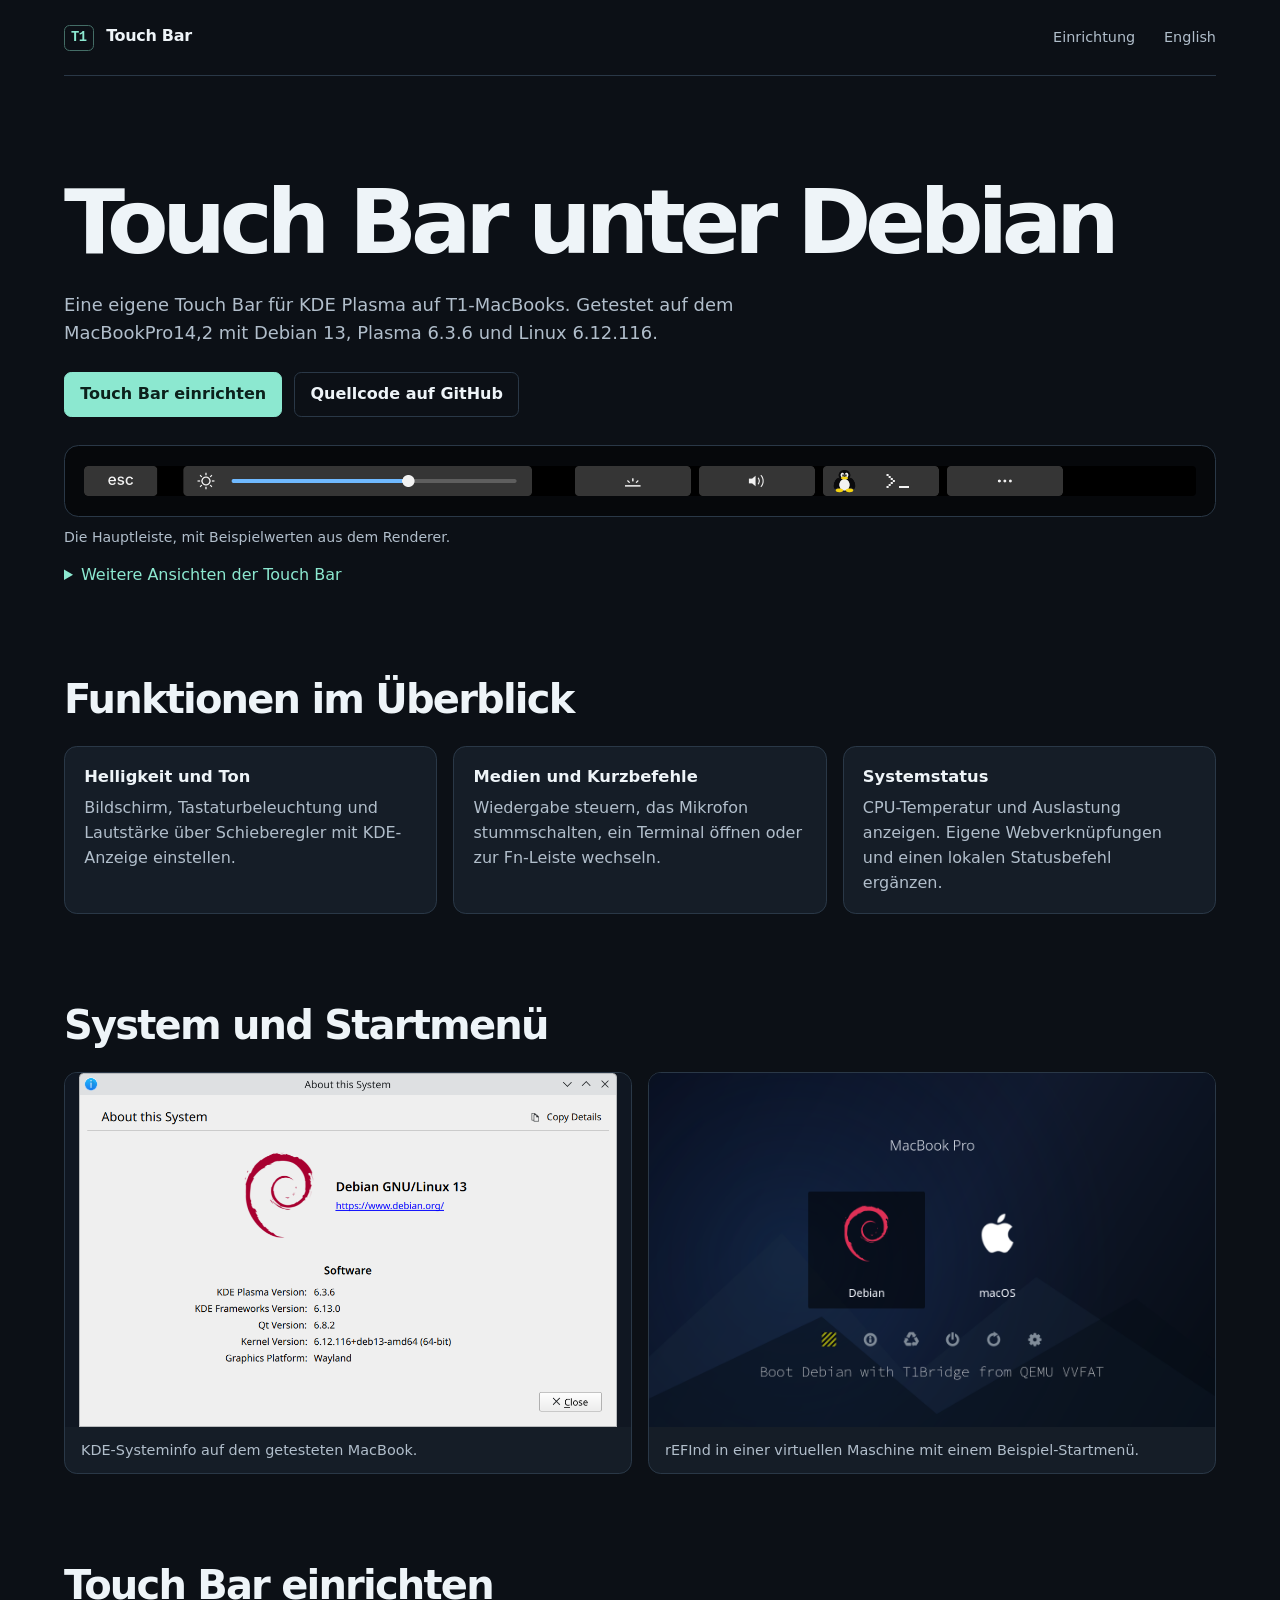
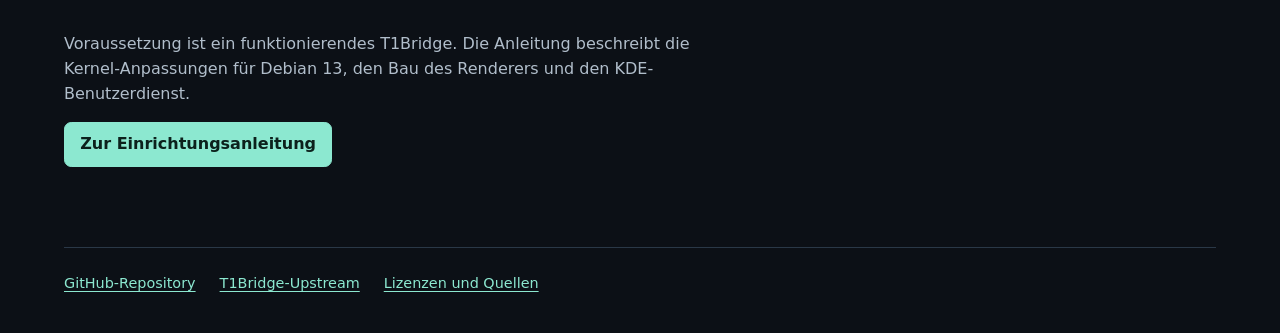
==== docs/de.html @ 6031e5c5 "Publish Debian KDE Touch Bar integration for Apple T1" ====
<!doctype html>
<html lang="de">
<head>
  <meta charset="utf-8">
  <meta name="viewport" content="width=device-width, initial-scale=1">
  <meta name="description" content="Ein KDE-Plasma-Renderer für die Touch Bar von T1-MacBooks unter Debian.">
  <title>Touch Bar T1 für Debian und KDE</title>
  <link rel="stylesheet" href="style.css">
  <link rel="alternate" hreflang="en" href="./">
</head>
<body>
<header>
  <a class="brand" href="de.html"><span>T1</span> Touch Bar</a>
  <nav aria-label="Projektnavigation">
    <a href="#einrichtung">Einrichtung</a>
    <a href="./" lang="en" hreflang="en">English</a>
  </nav>
</header>
<main>
  <div class="hero">
    <h1>Touch Bar unter Debian</h1>
    <p>Eine eigene Touch Bar für KDE Plasma auf T1-MacBooks. Getestet auf dem MacBookPro14,2 mit Debian 13, Plasma 6.3.6 und Linux 6.12.116.</p>
    <div class="buttons">
      <a class="button primary" href="#einrichtung">Touch Bar einrichten</a>
      <a class="button" href="https://github.com/mail896/touchbar_t1_project">Quellcode auf GitHub</a>
    </div>
  </div>
  <figure>
    <div class="touchbar"><a href="assets/touchbar.png"><img src="assets/touchbar.png" alt="Eigene Touch Bar mit Escape, Bildschirmhelligkeit, Tastaturbeleuchtung, Ton und Werkzeugen"></a></div>
    <figcaption class="caption">Die Hauptleiste, mit Beispielwerten aus dem Renderer.</figcaption>
  </figure>
  <details class="bar-states">
    <summary>Weitere Ansichten der Touch Bar</summary>
    <figure>
      <div class="touchbar"><a href="assets/touchbar-volume.png"><img src="assets/touchbar-volume.png" alt="Touch-Bar-Schieberegler für die Lautstärke mit Stummschalttaste"></a></div>
      <figcaption class="caption">Lautstärkeregler</figcaption>
    </figure>
    <figure>
      <div class="touchbar"><a href="assets/touchbar-tools.png"><img src="assets/touchbar-tools.png" alt="Medientasten, Mikrofon-Stummschaltung und CPU-Status auf der Touch Bar"></a></div>
      <figcaption class="caption">Medientasten und Systemstatus</figcaption>
    </figure>
  </details>
  <section aria-labelledby="bedienung">
    <h2 id="bedienung">Funktionen im Überblick</h2>
    <div class="grid">
      <article class="card"><h3>Helligkeit und Ton</h3><p>Bildschirm, Tastaturbeleuchtung und Lautstärke über Schieberegler mit KDE-Anzeige einstellen.</p></article>
      <article class="card"><h3>Medien und Kurzbefehle</h3><p>Wiedergabe steuern, das Mikrofon stummschalten, ein Terminal öffnen oder zur Fn-Leiste wechseln.</p></article>
      <article class="card"><h3>Systemstatus</h3><p>CPU-Temperatur und Auslastung anzeigen. Eigene Webverknüpfungen und einen lokalen Statusbefehl ergänzen.</p></article>
    </div>
  </section>
  <section aria-labelledby="bilder">
    <h2 id="bilder">System und Startmenü</h2>
    <div class="gallery">
      <figure>
        <a href="assets/debian-kde.png"><img src="assets/debian-kde.png" loading="lazy" width="1030" height="676" alt="KDE-Systeminfo mit Debian 13, Plasma 6.3.6 und Linux 6.12.116"></a>
        <figcaption>KDE-Systeminfo auf dem getesteten MacBook.</figcaption>
      </figure>
      <figure>
        <a href="assets/bootloader.png"><img src="assets/bootloader.png" loading="lazy" width="1280" height="800" alt="Grafisches rEFInd-Menü mit Einträgen für Debian und macOS"></a>
        <figcaption>rEFInd in einer virtuellen Maschine mit einem Beispiel-Startmenü.</figcaption>
      </figure>
    </div>
  </section>
  <section class="setup" id="einrichtung">
    <h2>Touch Bar einrichten</h2>
    <p>Voraussetzung ist ein funktionierendes T1Bridge. Die Anleitung beschreibt die Kernel-Anpassungen für Debian 13, den Bau des Renderers und den KDE-Benutzerdienst.</p>
    <a class="button primary" href="https://github.com/mail896/touchbar_t1_project/blob/main/guides/setup.de.md">Zur Einrichtungsanleitung</a>
  </section>
</main>
<footer>
  <a href="https://github.com/mail896/touchbar_t1_project">GitHub-Repository</a>
  <a href="https://github.com/standardagents/t1bridge">T1Bridge-Upstream</a>
  <a href="https://github.com/mail896/touchbar_t1_project/blob/main/THIRD_PARTY_NOTICES.md">Lizenzen und Quellen</a>
</footer>
</body>
</html>
---- docs/style.css ----
:root {
  color-scheme: dark;
  --background: #0c1016;
  --panel: #151d27;
  --border: #2a3847;
  --text: #eef4f8;
  --muted: #b1becb;
  --accent: #8ce8d0;
  --content: 72rem;
  font-family: Inter, system-ui, sans-serif;
  line-height: 1.55;
}
* { box-sizing: border-box; }
body { margin: 0; color: var(--text); background: var(--background); }
a { color: var(--accent); text-underline-offset: .2em; }
a:hover { color: #fff; }
a:focus-visible { outline: 2px solid var(--accent); outline-offset: .25rem; }
img { display: block; width: 100%; height: auto; }
header, main, footer {
  width: min(var(--content), calc(100% - 3rem));
  margin-inline: auto;
}
header {
  display: flex;
  align-items: center;
  justify-content: space-between;
  min-height: 4.75rem;
  border-bottom: 1px solid var(--border);
  gap: 1rem;
}
header a { text-decoration: none; }
.brand { color: var(--text); font-weight: 720; letter-spacing: -.02em; }
.brand span {
  display: inline-block;
  margin-right: .45rem;
  padding: .12rem .37rem;
  border: 1px solid #446d66;
  border-radius: .35rem;
  color: var(--accent);
  font: 650 .86rem/1.5 "IBM Plex Mono", monospace;
}
nav { display: flex; flex-wrap: wrap; gap: clamp(.8rem, 3vw, 1.8rem); }
nav a { color: var(--muted); font-size: .9rem; }
.hero { padding: clamp(3.6rem, 8vw, 7rem) 0 1.8rem; }
.hero h1 {
  max-width: 18ch;
  margin: 0;
  font-size: clamp(2.7rem, 7vw, 5.9rem);
  font-weight: 750;
  letter-spacing: -.07em;
  line-height: .99;
}
.hero p { max-width: 61ch; margin: 1.5rem 0; color: var(--muted); font-size: 1.12rem; }
.buttons { display: flex; flex-wrap: wrap; gap: .75rem; margin-top: 1.6rem; }
.button {
  display: inline-flex;
  align-items: center;
  min-height: 2.75rem;
  padding: .55rem .95rem;
  border: 1px solid var(--border);
  border-radius: .45rem;
  color: var(--text);
  text-decoration: none;
  font-weight: 650;
}
.button.primary { color: #0c211c; background: var(--accent); border-color: var(--accent); }
.button.primary:hover { background: #c1f5e9; }
figure { margin: 0; }
.touchbar {
  overflow-x: auto;
  padding: clamp(.65rem, 2vw, 1.2rem);
  border: 1px solid var(--border);
  border-radius: .9rem;
  background: #06080b;
}
.touchbar img { min-width: 42rem; border-radius: .25rem; }
.caption { margin: .65rem 0 0; color: var(--muted); font-size: .88rem; }
.bar-states { margin-top: .9rem; }
.bar-states summary { width: fit-content; color: var(--accent); cursor: pointer; }
.bar-states figure { margin-top: 1rem; }
section { margin-block: clamp(3rem, 7vw, 5rem); }
h2 { margin: 0 0 1rem; font-size: clamp(1.55rem, 3.5vw, 2.5rem); letter-spacing: -.045em; }
.grid, .gallery {
  display: grid;
  gap: 1rem;
}
.grid { grid-template-columns: repeat(3, minmax(0, 1fr)); }
.gallery { grid-template-columns: repeat(2, minmax(0, 1fr)); }
.card, .gallery figure {
  background: var(--panel);
  border: 1px solid var(--border);
  border-radius: .8rem;
  overflow: hidden;
}
.card { padding: 1.1rem 1.2rem; }
.card h3 { margin: 0 0 .4rem; font-size: 1.02rem; }
.card p { margin: 0; color: var(--muted); }
.gallery img { aspect-ratio: 16 / 10; object-fit: contain; background: #101722; }
.gallery figcaption { padding: .75rem 1rem; color: var(--muted); font-size: .9rem; }
.setup { max-width: 65ch; }
.setup p { color: var(--muted); }
footer {
  display: flex;
  flex-wrap: wrap;
  gap: .8rem 1.5rem;
  padding: 1.5rem 0 2.4rem;
  border-top: 1px solid var(--border);
  color: var(--muted);
  font-size: .9rem;
}
@media (max-width: 45rem) {
  header, main, footer { width: calc(100% - 2rem); }
  .grid, .gallery { grid-template-columns: 1fr; }
  .touchbar img { min-width: 37rem; }
}
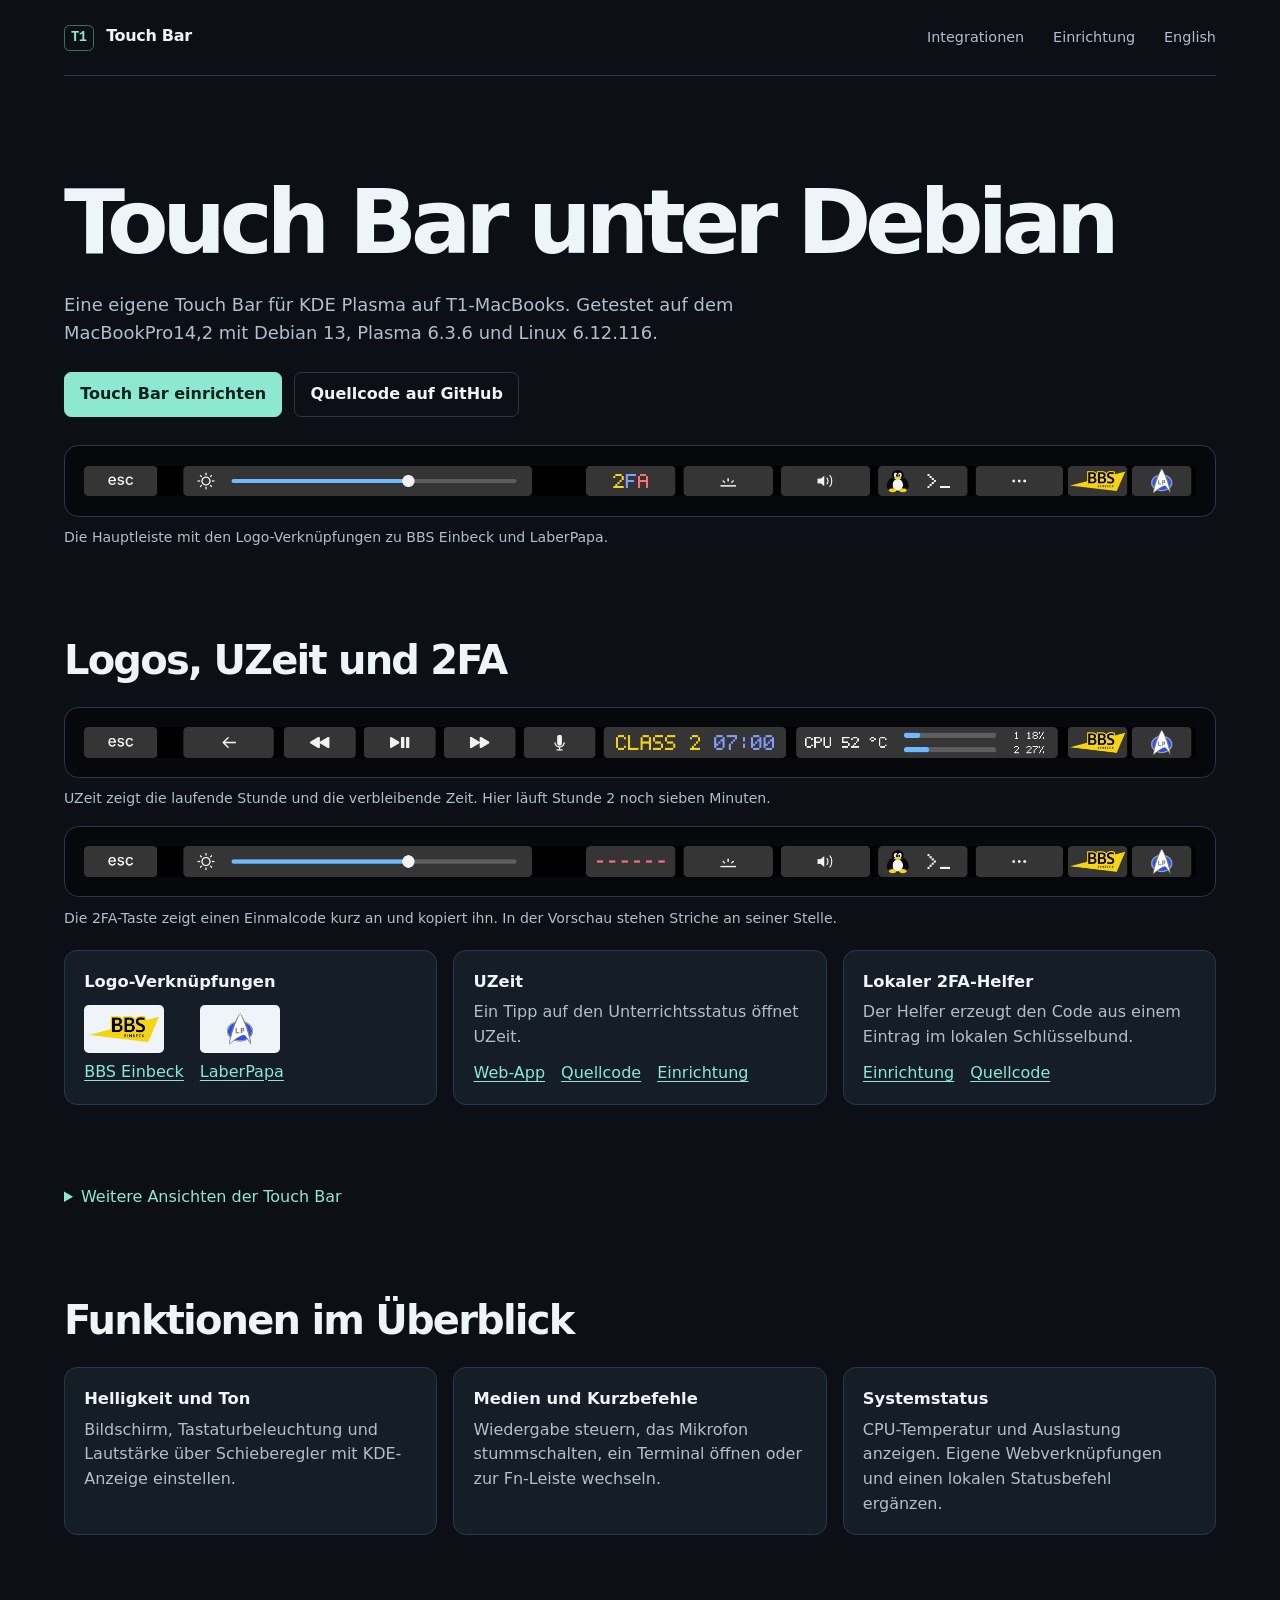
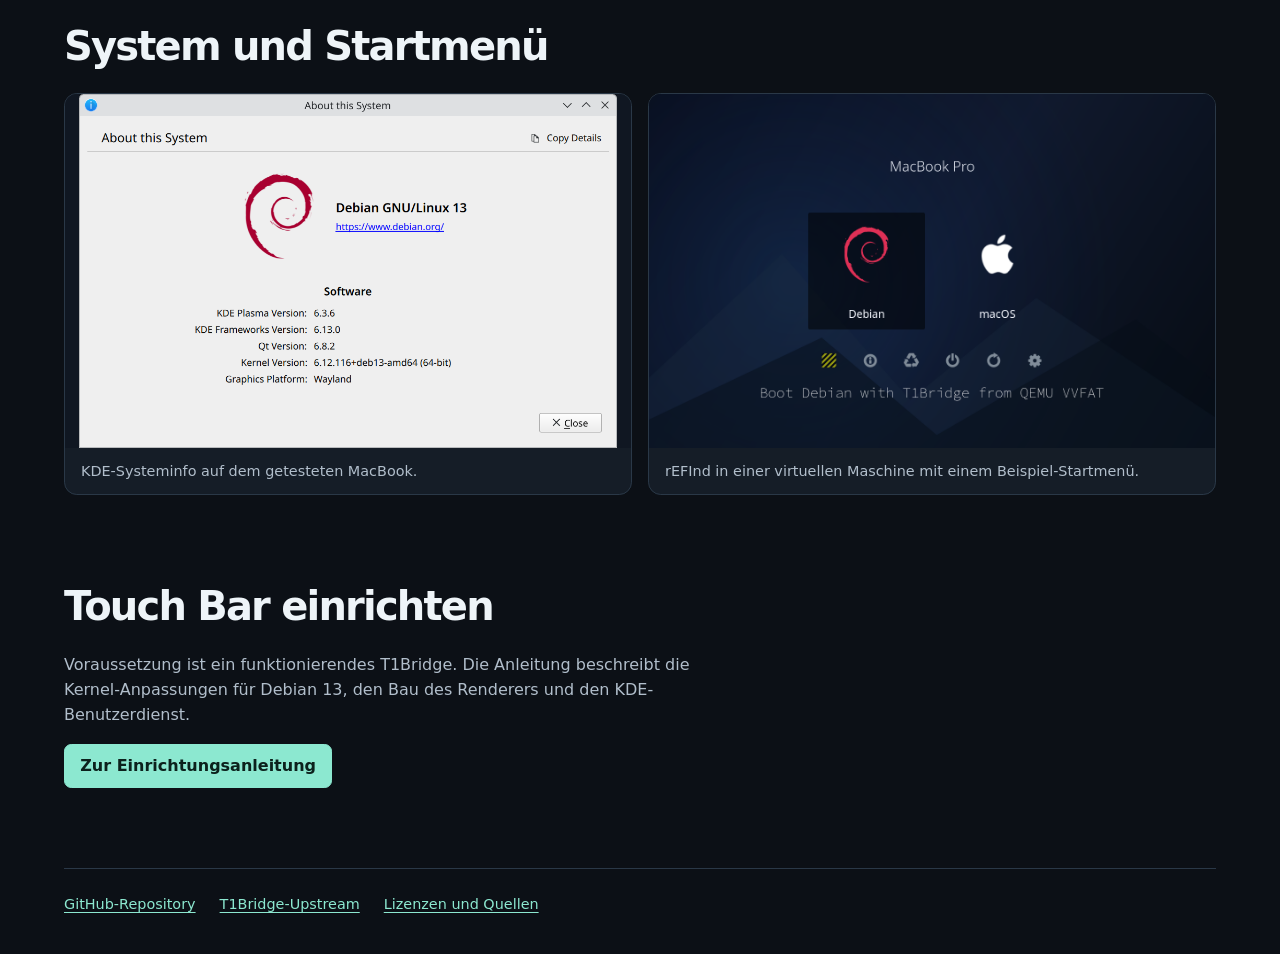
==== commit 72bed908: "Show branded Touch Bar, UZeit and 2FA integrations" ====
--- a/docs/de.html
+++ b/docs/de.html
@@ -12,6 +12,7 @@
 <header>
   <a class="brand" href="de.html"><span>T1</span> Touch Bar</a>
   <nav aria-label="Projektnavigation">
+    <a href="#integrationen">Integrationen</a>
     <a href="#einrichtung">Einrichtung</a>
     <a href="./" lang="en" hreflang="en">English</a>
   </nav>
@@ -26,9 +27,41 @@
     </div>
   </div>
   <figure>
-    <div class="touchbar"><a href="assets/touchbar.png"><img src="assets/touchbar.png" alt="Eigene Touch Bar mit Escape, Bildschirmhelligkeit, Tastaturbeleuchtung, Ton und Werkzeugen"></a></div>
-    <figcaption class="caption">Die Hauptleiste, mit Beispielwerten aus dem Renderer.</figcaption>
+    <div class="touchbar"><a href="assets/touchbar-branded.png"><img src="assets/touchbar-branded.png" width="2170" height="60" alt="Touch Bar mit Helligkeitsregler, 2FA-Taste, Terminal und den Logos von BBS Einbeck und LaberPapa"></a></div>
+    <figcaption class="caption">Die Hauptleiste mit den Logo-Verknüpfungen zu BBS Einbeck und LaberPapa.</figcaption>
   </figure>
+  <section aria-labelledby="integrationen">
+    <h2 id="integrationen">Logos, UZeit und 2FA</h2>
+    <div class="integration-views">
+      <figure>
+        <div class="touchbar"><a href="assets/touchbar-branded-tools.png"><img src="assets/touchbar-branded-tools.png" width="2170" height="60" alt="Werkzeugleiste mit Medientasten, UZeit und CPU-Anzeige"></a></div>
+        <figcaption class="caption">UZeit zeigt die laufende Stunde und die verbleibende Zeit. Hier läuft Stunde 2 noch sieben Minuten.</figcaption>
+      </figure>
+      <figure>
+        <div class="touchbar"><a href="assets/touchbar-branded-code.png"><img src="assets/touchbar-branded-code.png" width="2170" height="60" alt="2FA-Anzeige mit Strichen als Platzhalter für den Einmalcode"></a></div>
+        <figcaption class="caption">Die 2FA-Taste zeigt einen Einmalcode kurz an und kopiert ihn. In der Vorschau stehen Striche an seiner Stelle.</figcaption>
+      </figure>
+    </div>
+    <div class="grid integration-grid">
+      <article class="card">
+        <h3>Logo-Verknüpfungen</h3>
+        <div class="logo-links">
+          <a href="https://bbs-einbeck.de"><img src="assets/bbs-einbeck.png" alt="">BBS Einbeck</a>
+          <a href="https://github.com/mail896/"><img src="assets/laberpapa.png" alt="">LaberPapa</a>
+        </div>
+      </article>
+      <article class="card">
+        <h3>UZeit</h3>
+        <p>Ein Tipp auf den Unterrichtsstatus öffnet UZeit.</p>
+        <div class="related-links"><a href="https://apps.bbs-einbeck.de/uzeit/">Web-App</a><a href="https://github.com/mail896/bbs_unterrichtszeit_public">Quellcode</a><a href="https://github.com/mail896/touchbar_t1_project/blob/main/guides/uzeit.de.md">Einrichtung</a></div>
+      </article>
+      <article class="card">
+        <h3>Lokaler 2FA-Helfer</h3>
+        <p>Der Helfer erzeugt den Code aus einem Eintrag im lokalen Schlüsselbund.</p>
+        <div class="related-links"><a href="https://github.com/mail896/touchbar_t1_project/blob/main/guides/2fa.de.md">Einrichtung</a><a href="https://github.com/mail896/touchbar_t1_project/blob/main/libexec/t1bridge-totp">Quellcode</a></div>
+      </article>
+    </div>
+  </section>
   <details class="bar-states">
     <summary>Weitere Ansichten der Touch Bar</summary>
     <figure>
--- a/docs/style.css
+++ b/docs/style.css
@@ -95,6 +95,18 @@
 .card { padding: 1.1rem 1.2rem; }
 .card h3 { margin: 0 0 .4rem; font-size: 1.02rem; }
 .card p { margin: 0; color: var(--muted); }
+.integration-views { display: grid; grid-template-columns: minmax(0, 1fr); gap: 1rem; }
+.integration-grid { margin-top: 1.3rem; }
+.logo-links, .related-links { display: flex; flex-wrap: wrap; gap: .7rem 1rem; margin-top: .7rem; }
+.logo-links a { display: grid; align-content: start; gap: .4rem; }
+.logo-links img {
+  width: 5rem;
+  height: 3rem;
+  padding: .32rem;
+  object-fit: contain;
+  border-radius: .3rem;
+  background: #eef4f8;
+}
 .gallery img { aspect-ratio: 16 / 10; object-fit: contain; background: #101722; }
 .gallery figcaption { padding: .75rem 1rem; color: var(--muted); font-size: .9rem; }
 .setup { max-width: 65ch; }
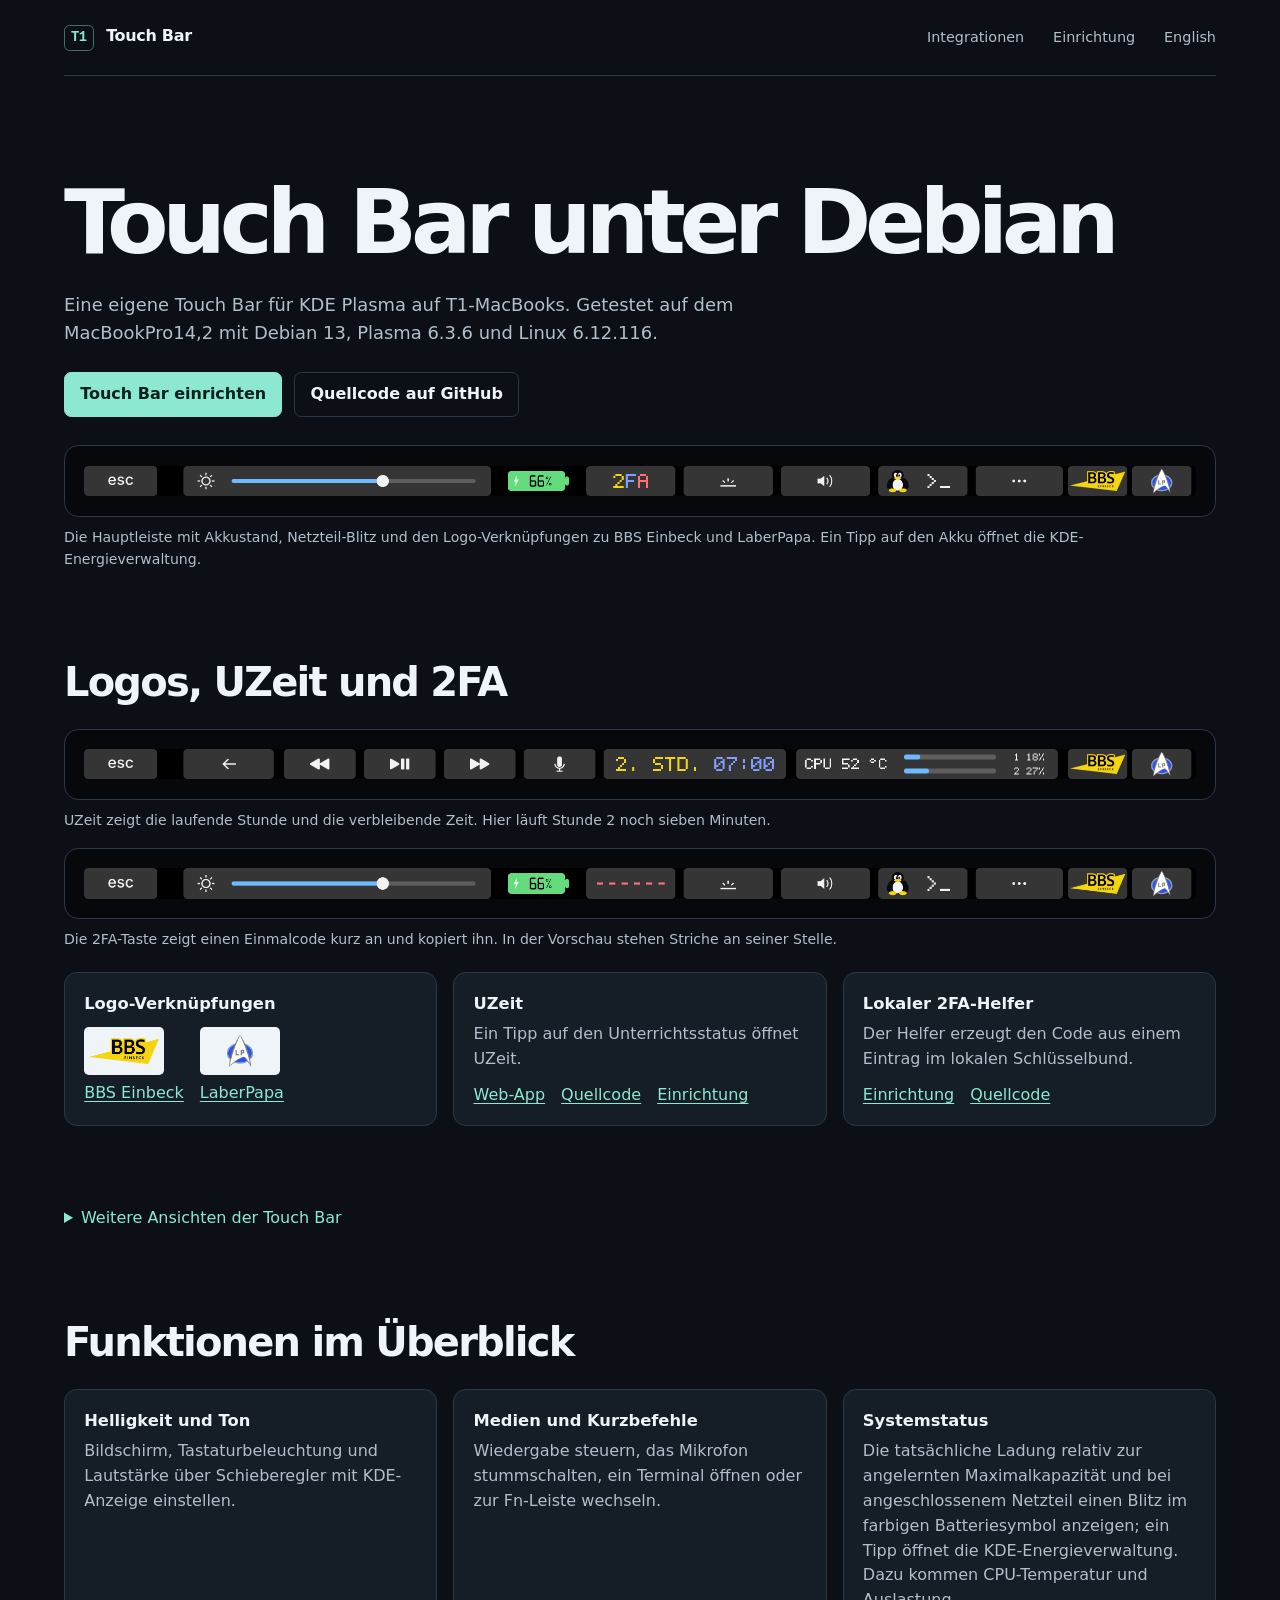
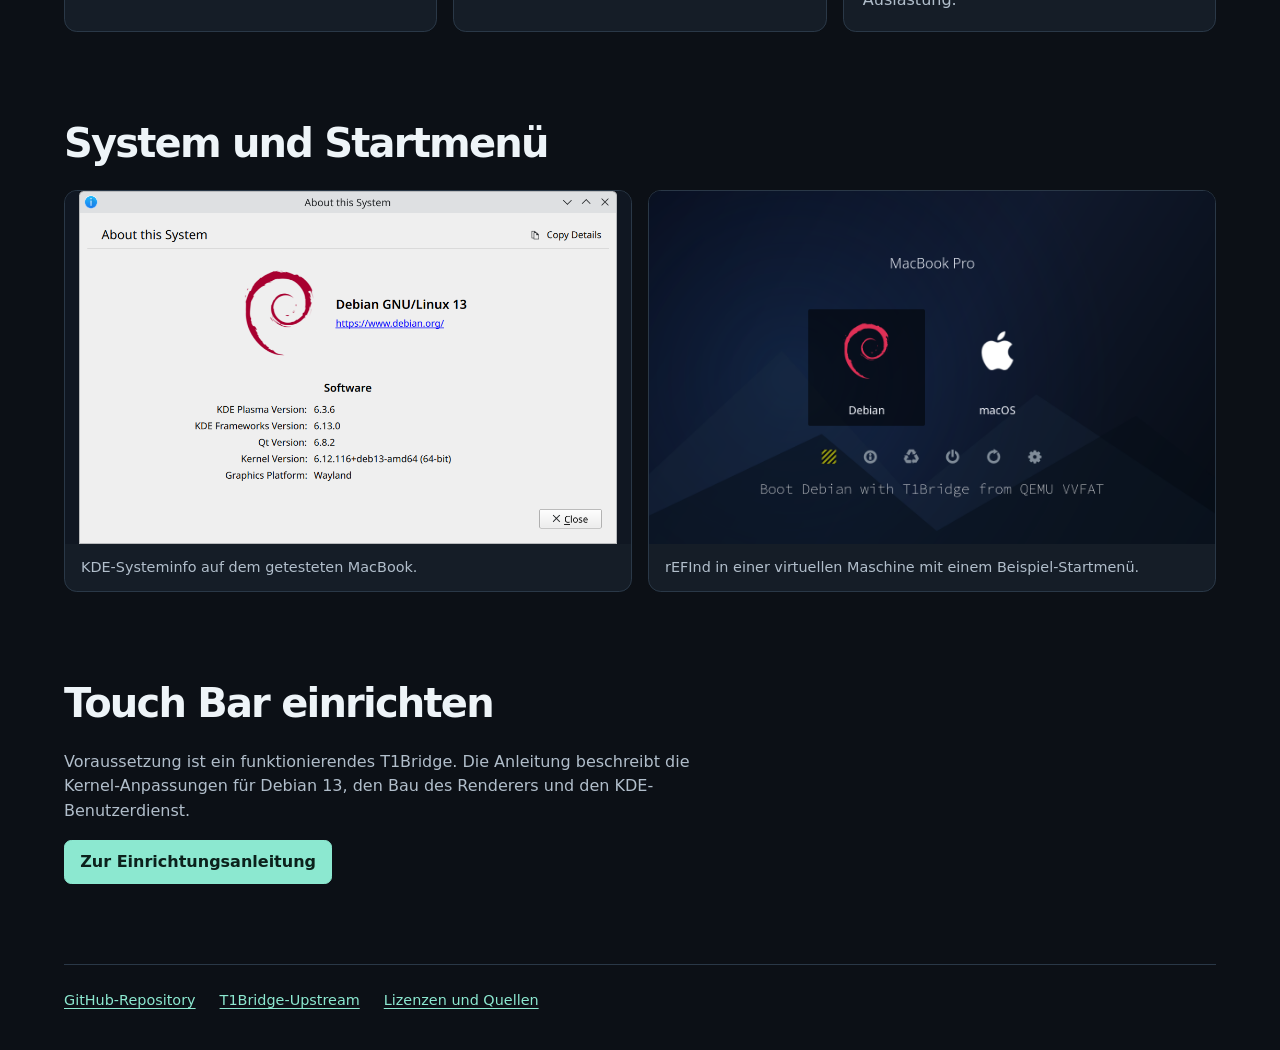
==== commit 761adef8: "Finalize Touch Bar and s2idle integration" ====
--- a/docs/de.html
+++ b/docs/de.html
@@ -27,8 +27,8 @@
     </div>
   </div>
   <figure>
-    <div class="touchbar"><a href="assets/touchbar-branded.png"><img src="assets/touchbar-branded.png" width="2170" height="60" alt="Touch Bar mit Helligkeitsregler, 2FA-Taste, Terminal und den Logos von BBS Einbeck und LaberPapa"></a></div>
-    <figcaption class="caption">Die Hauptleiste mit den Logo-Verknüpfungen zu BBS Einbeck und LaberPapa.</figcaption>
+    <div class="touchbar"><a href="assets/touchbar-branded.png"><img src="assets/touchbar-branded.png" width="2170" height="60" alt="Touch Bar mit Helligkeitsregler, farbigem Batteriesymbol samt schwarzem Prozentwert, 2FA-Taste, Terminal und den Logos von BBS Einbeck und LaberPapa"></a></div>
+    <figcaption class="caption">Die Hauptleiste mit Akkustand, Netzteil-Blitz und den Logo-Verknüpfungen zu BBS Einbeck und LaberPapa. Ein Tipp auf den Akku öffnet die KDE-Energieverwaltung.</figcaption>
   </figure>
   <section aria-labelledby="integrationen">
     <h2 id="integrationen">Logos, UZeit und 2FA</h2>
@@ -78,7 +78,7 @@
     <div class="grid">
       <article class="card"><h3>Helligkeit und Ton</h3><p>Bildschirm, Tastaturbeleuchtung und Lautstärke über Schieberegler mit KDE-Anzeige einstellen.</p></article>
       <article class="card"><h3>Medien und Kurzbefehle</h3><p>Wiedergabe steuern, das Mikrofon stummschalten, ein Terminal öffnen oder zur Fn-Leiste wechseln.</p></article>
-      <article class="card"><h3>Systemstatus</h3><p>CPU-Temperatur und Auslastung anzeigen. Eigene Webverknüpfungen und einen lokalen Statusbefehl ergänzen.</p></article>
+      <article class="card"><h3>Systemstatus</h3><p>Die tatsächliche Ladung relativ zur angelernten Maximalkapazität und bei angeschlossenem Netzteil einen Blitz im farbigen Batteriesymbol anzeigen; ein Tipp öffnet die KDE-Energieverwaltung. Dazu kommen CPU-Temperatur und Auslastung.</p></article>
     </div>
   </section>
   <section aria-labelledby="bilder">
